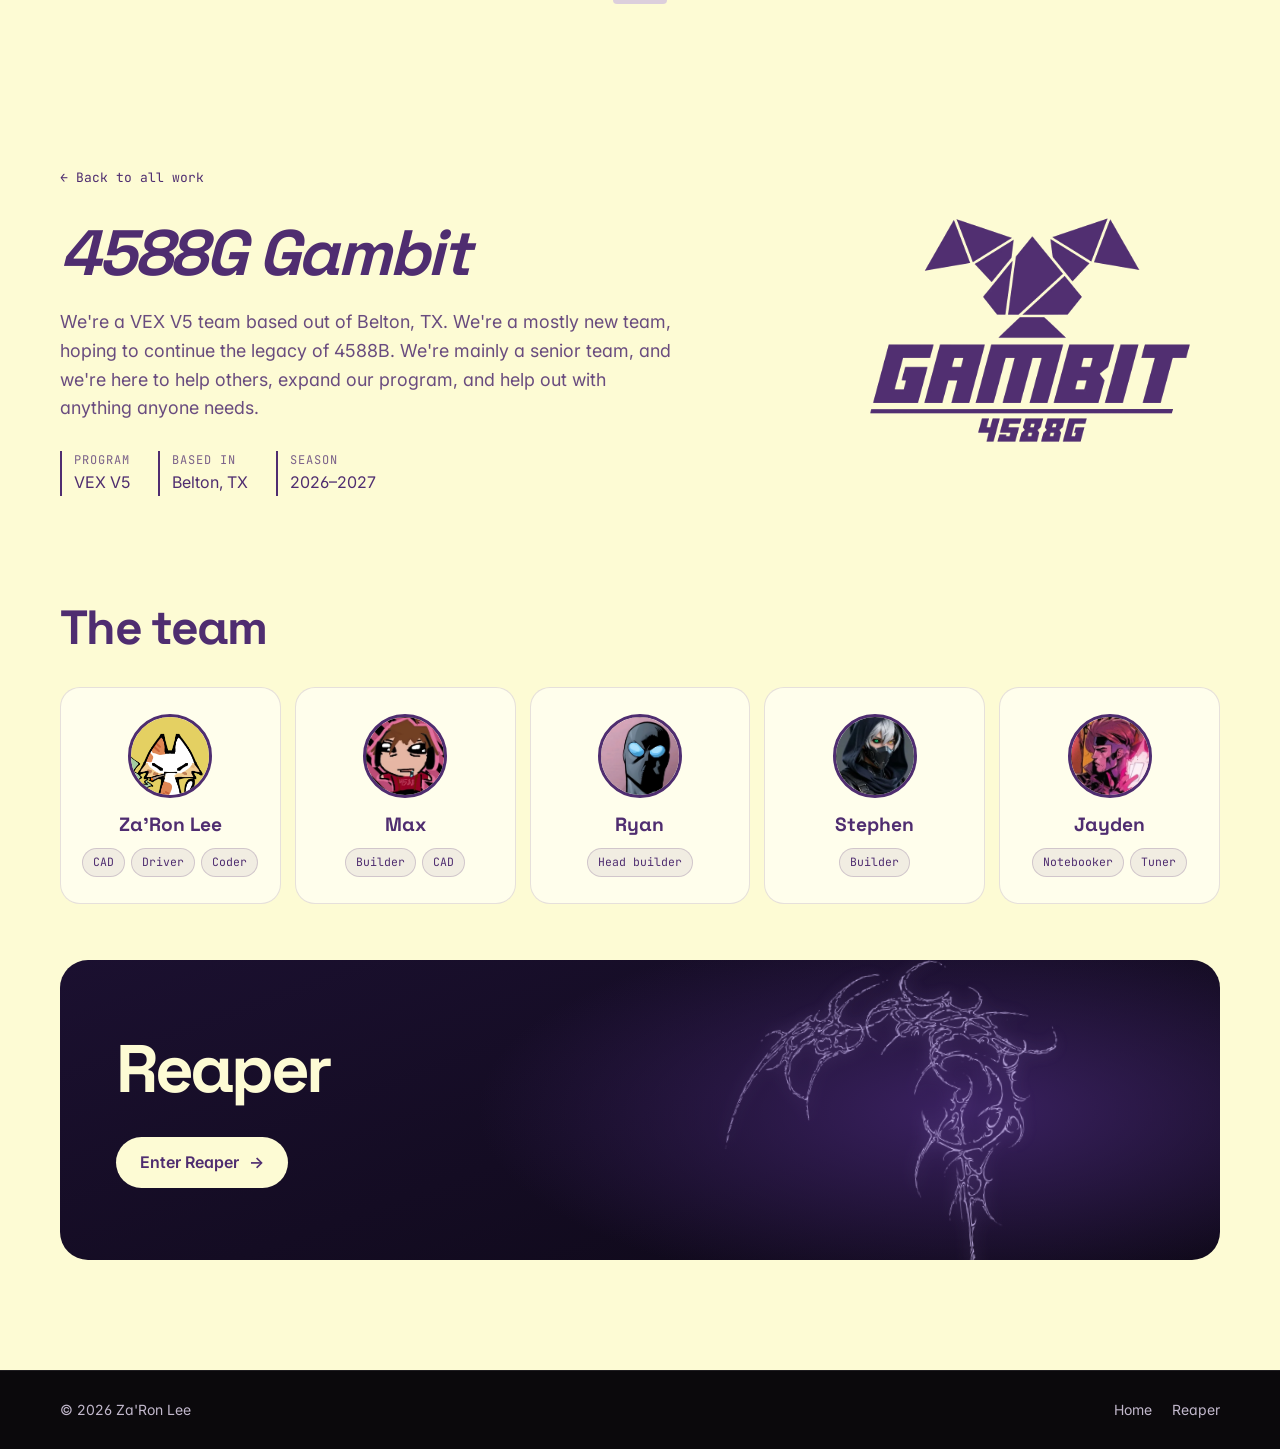
==== projects/4588g/index.html @ 16bd2cd0 "Initial site for zaronworks.com Static site built from the Reaper_1.0_beta project with tools/build." ====
<!doctype html>
<html lang="en">
<head>
  <meta charset="utf-8">
  <meta name="viewport" content="width=device-width, initial-scale=1">
  <title>4588G Gambit · Za'Ron Lee</title>
  <meta name="description" content="4588G Gambit: a VEX V5 team from Belton, TX, carrying on the legacy of 4588B.">
  <meta name="theme-color" content="#fdfbd4">
  <link rel="icon" href="../../assets/img/favicon.svg" type="image/svg+xml">
  <link rel="preconnect" href="https://fonts.googleapis.com">
  <link rel="preconnect" href="https://fonts.gstatic.com" crossorigin>
  <link href="https://fonts.googleapis.com/css2?family=Inter:wght@400;500;600&family=JetBrains+Mono:wght@400;500&family=Space+Grotesk:ital,wght@0,500;0,700;1,700&display=swap" rel="stylesheet">
  <link rel="stylesheet" href="../../assets/css/base.css">
  <link rel="stylesheet" href="../../assets/css/portfolio.css">
</head>
<body class="page-gambit">
  <a class="skip-link" href="#main">Skip to content</a>

  <header class="site-header" data-header>
    <div class="container nav">
      <a class="brand" href="../../" aria-label="Home">
        <span class="brand-mark">ZL</span>
        <span class="brand-name">Za'Ron Lee</span>
      </a>
      <nav class="nav-links" id="nav-menu" aria-label="Primary">
        <a href="../../#work">Work</a>
        <a href="../../#about">About</a>
        <a href="../../#contact">Contact</a>
        <a class="nav-reaper" href="https://reaperlib.com/"><span class="dot" aria-hidden="true"></span>Reaper</a>
      </nav>
      <button class="nav-toggle" type="button" data-nav-toggle aria-controls="nav-menu" aria-expanded="false" aria-label="Menu">
        <span></span><span></span>
      </button>
    </div>
  </header>

  <main id="main">
    <!-- ============ INTRO ============ -->
    <section class="page-hero">
      <div class="container page-hero-grid">
        <div>
          <a class="back-link" href="../../#work">← Back to all work</a>
          <h1>4588G Gambit</h1>
          <p class="gambit-intro">
            We're a VEX V5 team based out of Belton, TX. We're a mostly new team, hoping to continue
            the legacy of 4588B. We're mainly a senior team, and we're here to help others, expand our
            program, and help out with anything anyone needs.
          </p>
          <div class="page-meta">
            <div><span>Program</span>VEX V5</div>
            <div><span>Based in</span>Belton, TX</div>
            <div><span>Season</span>2026–2027</div>
          </div>
        </div>
        <div class="page-hero-art"><img src="../../assets/img/gambit-4588g.webp" alt="4588G Gambit logo"></div>
      </div>
    </section>

    <!-- ============ TEAM ============ -->
    <section class="section gambit-team">
      <div class="container">
        <h2 class="reveal">The team</h2>
        <div class="member-grid">
          <article class="member-card reveal">
            <img class="member-avatar" src="../../assets/img/zaron-avatar.png" alt="">
            <h3>Za'Ron Lee</h3>
            <ul class="member-roles"><li>CAD</li><li>Driver</li><li>Coder</li></ul>
          </article>
          <article class="member-card reveal">
            <img class="member-avatar" src="../../assets/img/team/max.png" alt="">
            <h3>Max</h3>
            <ul class="member-roles"><li>Builder</li><li>CAD</li></ul>
          </article>
          <article class="member-card reveal">
            <img class="member-avatar" src="../../assets/img/team/ryan.png" alt="">
            <h3>Ryan</h3>
            <ul class="member-roles"><li>Head builder</li></ul>
          </article>
          <article class="member-card reveal">
            <img class="member-avatar" src="../../assets/img/team/stephen.png" alt="">
            <h3>Stephen</h3>
            <ul class="member-roles"><li>Builder</li></ul>
          </article>
          <article class="member-card reveal">
            <img class="member-avatar" src="../../assets/img/team/jayden.webp" alt="">
            <h3>Jayden</h3>
            <ul class="member-roles"><li>Notebooker</li><li>Tuner</li></ul>
          </article>
        </div>

        <!-- Into Reaper -->
        <a class="reaper-door reveal" href="https://reaperlib.com/">
          <img class="reaper-door-scythe" src="../../assets/img/reaper-scythe.webp" alt="" aria-hidden="true">
          <div class="reaper-door-copy">
            <h3>Reaper</h3>
            <span class="panel-cta">Enter Reaper <i aria-hidden="true">→</i></span>
          </div>
        </a>
      </div>
    </section>
  </main>

  <footer class="site-footer">
    <div class="container footer-inner">
      <p>© <span data-year></span> Za'Ron Lee</p>
      <p class="footer-links"><a href="../../">Home</a><a href="https://reaperlib.com/">Reaper</a></p>
    </div>
  </footer>

  <!-- Turns the scythe's black-on-white lines into see-through lavender lines -->
  <svg width="0" height="0" style="position:absolute" aria-hidden="true" focusable="false">
    <filter id="ink-lavender" color-interpolation-filters="sRGB">
      <feColorMatrix type="matrix" values="0 0 0 0 0.86  0 0 0 0 0.79  0 0 0 0 1  -0.2126 -0.7152 -0.0722 1 0"/>
    </filter>
    <filter id="gambit-ink" color-interpolation-filters="sRGB"><feColorMatrix type="matrix" values="0 0 0 0 0.31  0 0 0 0 0.176  0 0 0 0 0.439  -0.2976 -1.0013 -0.1011 1.3 0"/></filter>
  </svg>

  <script src="../../assets/js/common.js"></script>
</body>
</html>
---- assets/css/base.css ----
/* =========================================================
   base.css — shared reset + utilities for every section.
   Each section (portfolio / reaper) defines its own color
   tokens; this file only uses the token NAMES.
   ========================================================= */

*,
*::before,
*::after { box-sizing: border-box; }

html { scroll-behavior: smooth; -webkit-text-size-adjust: 100%; }
@media (prefers-reduced-motion: reduce) {
  html { scroll-behavior: auto; }
  *, *::before, *::after { animation: none !important; transition: none !important; }
}

body {
  margin: 0;
  background: var(--bg);
  color: var(--text);
  font-family: var(--font-body);
  font-size: 16px;
  line-height: 1.6;
  -webkit-font-smoothing: antialiased;
  overflow-x: hidden;
}

img, svg, video { display: block; max-width: 100%; }
a { color: inherit; text-decoration: none; }
button { font: inherit; color: inherit; cursor: pointer; }
h1, h2, h3, h4 { margin: 0; line-height: 1.15; font-family: var(--font-display); }
p { margin: 0; }
ul { margin: 0; padding: 0; list-style: none; }
code, pre, kbd { font-family: var(--font-mono); }

::selection { background: var(--accent); color: var(--bg); }

:focus-visible { outline: 2px solid var(--accent); outline-offset: 3px; border-radius: 4px; }

.container { width: min(1160px, 100% - 32px); margin-inline: auto; }

.skip-link {
  position: absolute; left: 16px; top: -60px; z-index: 999;
  background: var(--accent); color: var(--bg);
  padding: 8px 14px; border-radius: 8px; font-weight: 600;
}
.skip-link:focus { top: 12px; }

.visually-hidden {
  position: absolute !important; width: 1px; height: 1px;
  overflow: hidden; clip: rect(0 0 0 0); white-space: nowrap;
}

/* Scroll-reveal (toggled by JS; content is visible without JS) */
.js .reveal { opacity: 0; transform: translateY(18px); transition: opacity .7s ease, transform .7s ease; }
.js .reveal.is-visible { opacity: 1; transform: none; }
---- assets/css/portfolio.css ----
/* =========================================================
   portfolio.css: main site theme, black · purple · brown
   ========================================================= */
:root {
  --bg: #0b090c;          /* near-black, a touch of purple */
  --bg-2: #120f14;
  --surface: #18131b;
  --surface-2: #211a25;
  --line: rgba(244, 238, 250, 0.09);
  --line-strong: rgba(244, 238, 250, 0.18);
  --text: #f7f2fa;        /* crisp off-white */
  --muted: #c2b8cc;       /* lavender gray, high contrast */
  --accent: #b39ae6;      /* Reaper / Gambit lavender */
  --accent-2: #8f6bd6;
  --brown: #9a6a48;       /* warm brown */
  --brown-deep: #4a2f1f;

  /* Team colors, used for the Reaper / Gambit panels and nav pill */
  --gambit-purple: #4f2d70;
  --gambit-cream: #fdfbd4;
  --reaper: #8f6bd6;

  --radius: 16px;
  --font-display: 'Space Grotesk', 'Inter', system-ui, sans-serif;
  --font-body: 'Inter', system-ui, -apple-system, Segoe UI, sans-serif;
  --font-mono: 'JetBrains Mono', ui-monospace, Consolas, monospace;
  --font-tech: 'Space Grotesk', var(--font-body);
}

/* ---------- Header / nav ---------- */
.site-header {
  position: fixed; inset: 0 0 auto 0; z-index: 50;
  transition: background .3s ease, border-color .3s ease;
  border-bottom: 1px solid transparent;
}
.site-header.is-scrolled {
  background: rgba(14, 11, 9, 0.82);
  backdrop-filter: blur(12px); -webkit-backdrop-filter: blur(12px);
  border-bottom-color: var(--line);
}
.nav { display: flex; align-items: center; justify-content: space-between; height: 68px; }
.brand { display: flex; align-items: center; gap: 10px; font-weight: 600; }
.brand-mark {
  display: grid; place-items: center; width: 36px; height: 36px; border-radius: 10px;
  background: linear-gradient(135deg, var(--accent), var(--brown));
  color: var(--bg); font-family: var(--font-display); font-weight: 700; font-size: 15px;
}
.nav-links { display: flex; align-items: center; gap: 28px; font-size: 15px; color: var(--muted); }
.nav-links a { transition: color .2s; }
.nav-links a:hover { color: var(--text); }
.nav-reaper {
  display: inline-flex; align-items: center; gap: 8px; padding: 7px 14px; border-radius: 999px;
  border: 1px solid rgba(143, 107, 214, .5); color: var(--gambit-cream) !important; background: rgba(79, 45, 112, .35);
}
.nav-reaper:hover { background: rgba(79, 45, 112, .6); }
.nav-reaper .dot { width: 7px; height: 7px; border-radius: 50%; background: var(--reaper); box-shadow: 0 0 10px var(--reaper); }

.nav-toggle { display: none; background: none; border: 0; width: 40px; height: 40px; padding: 10px; }
.nav-toggle span { display: block; height: 2px; background: var(--text); margin: 6px 0; transition: transform .25s; }
.nav-toggle[aria-expanded="true"] span:first-child { transform: translateY(4px) rotate(45deg); }
.nav-toggle[aria-expanded="true"] span:last-child { transform: translateY(-4px) rotate(-45deg); }

@media (max-width: 820px) {
  .nav-toggle { display: block; }
  .nav-links {
    position: fixed; inset: 68px 0 auto 0; flex-direction: column; align-items: flex-start;
    gap: 4px; padding: 16px; background: var(--bg-2); border-bottom: 1px solid var(--line);
    transform: translateY(-8px); opacity: 0; pointer-events: none; transition: opacity .2s, transform .2s;
  }
  .nav-links.is-open { opacity: 1; transform: none; pointer-events: auto; }
  .nav-links a { padding: 10px 4px; width: 100%; font-size: 17px; }
  .nav-links .nav-reaper { width: auto; margin-top: 8px; padding: 8px 16px; }
}

/* ---------- Buttons ---------- */
.btn {
  display: inline-flex; align-items: center; justify-content: center; gap: 8px;
  padding: 12px 22px; border-radius: 999px; font-weight: 600; font-size: 15px;
  border: 1px solid transparent; transition: transform .2s, background .2s, border-color .2s, color .2s;
}
.btn:hover { transform: translateY(-2px); }
.btn-primary { background: var(--accent); color: var(--bg); }
.btn-primary:hover { background: var(--text); }
.btn-ghost { border-color: var(--line-strong); color: var(--text); }
.btn-ghost:hover { border-color: var(--accent); color: var(--accent); }

/* ---------- Shared section bits ---------- */
.section { padding: 110px 0; }
.section-alt { background: var(--bg-2); border-block: 1px solid var(--line); }
.kicker { font-family: var(--font-mono); font-size: 13px; color: var(--accent); letter-spacing: .08em; margin-bottom: 12px; }
.section h2 { font-size: clamp(2rem, 4vw, 3rem); font-weight: 500; letter-spacing: -0.015em; }
.section-sub { margin-top: 14px; color: var(--muted); font-size: 1.05rem; }
.mini-head { font-family: var(--font-mono); font-size: 13px; font-weight: 500; letter-spacing: .1em; text-transform: uppercase; color: var(--muted); margin-bottom: 16px; }

/* Header slides away over the collage */
.site-header { transition: transform .45s cubic-bezier(.2,.7,.2,1), opacity .35s ease, background .3s ease, border-color .3s ease; }
.site-header.is-hidden { transform: translateY(-100%); opacity: 0; pointer-events: none; }

/* =========================================================
   1. COLLAGE: featured portrait in the center, the rest around it
   ========================================================= */
.collage-section {
  --pad: 10px; --gap: 10px;
  --row: calc((100vh - 2 * var(--pad) - 3 * var(--gap)) / 4);
  position: relative; padding: var(--pad); min-height: 100vh;
}
@supports (height: 100svh) {
  .collage-section { --row: calc((100svh - 2 * var(--pad) - 3 * var(--gap)) / 4); min-height: 100svh; }
}
.collage {
  display: grid; gap: var(--gap);
  grid-template-columns: repeat(4, 1fr);
  grid-auto-rows: var(--row);
  grid-auto-flow: dense;
}
.tile {
  position: relative; overflow: hidden; padding: 0; border: 0; border-radius: 12px;
  background: var(--surface); cursor: zoom-in;
  opacity: 0; transform: scale(.97);
  transition: opacity .9s ease var(--d, 0ms), transform .9s cubic-bezier(.2,.7,.2,1) var(--d, 0ms);
}
.tile.is-loaded { opacity: 1; transform: none; }
.tile img { width: 100%; height: 100%; object-fit: cover; transition: transform .8s cubic-bezier(.2,.7,.2,1), filter .4s; }
.tile:hover img { transform: scale(1.04); }
.tile::after {
  content: ''; position: absolute; inset: 0; border-radius: inherit; pointer-events: none;
  box-shadow: inset 0 0 0 1px var(--line); transition: box-shadow .3s;
}
.tile:hover::after, .tile:focus-visible::after { box-shadow: inset 0 0 0 2px var(--accent); }
.tile-invert img, img.tile-invert { filter: invert(1) sepia(.25); }

.tile-wide     { grid-column: span 2; }
.tile-tall     { grid-row: span 2; }
.tile-featured { grid-column: 2 / span 2; grid-row: 2 / span 2; z-index: 1; }
.tile-featured::after { box-shadow: inset 0 0 0 1px rgba(179,154,230,.4); }
/* the rest dim slightly so the center portrait leads */
.collage:not(:hover) .tile:not(.tile-featured) img { filter: brightness(.82) saturate(.9); }
.collage:not(:hover) .tile.tile-invert:not(.tile-featured) img { filter: invert(1) sepia(.25) brightness(.85); }

/* Name over everything: one line above the center photo, one below */
.name-overlay { position: absolute; inset: var(--pad); pointer-events: none; z-index: 3; }
.name-line {
  position: absolute; left: 0; right: 0; text-align: center; transform: translateY(-50%);
  font-family: var(--font-tech); font-weight: 700; text-transform: uppercase; line-height: 1;
  font-size: min(calc(var(--row) * 1.08), 25vw); letter-spacing: -0.03em;
  color: rgba(253, 248, 225, 0.12);
  -webkit-text-stroke: 1.5px rgba(253, 248, 225, 0.92);
  text-shadow: 0 6px 40px rgba(0, 0, 0, .45);
  animation: name-in 1.4s cubic-bezier(.2,.7,.2,1) .5s both;
}
.name-top    { top: calc(var(--row) / 2); }
.name-bottom { top: calc(var(--row) * 3.5 + var(--gap) * 3); }
@keyframes name-in { from { opacity: 0; letter-spacing: .08em; } }

@media (max-width: 760px) {
  .collage-section { --pad: 8px; --gap: 8px; }
  .collage { grid-template-columns: repeat(2, 1fr); }
  .tile-featured { grid-column: 1 / -1; grid-row: 2 / span 2; }
  .name-line { -webkit-text-stroke-width: 1.2px; }
}

/* Lightbox */
.lightbox {
  position: fixed; inset: 0; z-index: 100; display: grid; place-items: center; padding: 56px 16px;
  background: rgba(8, 6, 5, .94);
}
.lightbox[hidden] { display: none; }
.lightbox img { max-width: min(1400px, 100%); max-height: 100%; object-fit: contain; border-radius: 8px; }
.lb-close, .lb-nav {
  position: absolute; display: grid; place-items: center; width: 46px; height: 46px; border-radius: 50%;
  background: rgba(243,230,211,.08); border: 1px solid var(--line-strong); color: var(--text); font-size: 26px; line-height: 1;
}
.lb-close:hover, .lb-nav:hover { background: var(--accent); color: var(--bg); }
.lb-close { top: 14px; right: 14px; }
.lb-prev { left: 14px; top: 50%; transform: translateY(-50%); }
.lb-next { right: 14px; top: 50%; transform: translateY(-50%); }

/* =========================================================
   2. PROJECTS: overview of all; click one to slide it over the rest
   ========================================================= */
.work { padding: 96px 0 72px; }
.showcase {
  display: flex; gap: 14px; height: calc(100vh - 150px); min-height: 520px; max-height: 820px;
  transition: gap .6s ease;
}
.showcase.has-open { gap: 0; }

.sc-panel {
  --ease: cubic-bezier(.65,0,.25,1);
  position: relative; flex: 1 1 0; min-width: 0; min-height: 0; overflow: hidden; border-radius: 24px;
  transition: flex-grow .75s var(--ease), opacity .5s ease;
}
.showcase:not(.has-open) .sc-panel:hover { flex-grow: 1.18; }
.showcase.has-open .sc-panel { flex-grow: 0.0001; opacity: 0; }
.showcase.has-open .sc-panel.is-open { flex-grow: 1; opacity: 1; }

.sc-hit { position: absolute; inset: 0; z-index: 4; width: 100%; background: none; border: 0; padding: 0; cursor: pointer; border-radius: inherit; }
.sc-panel.is-open .sc-hit { display: none; }
.sc-hit:focus-visible { outline: 3px solid var(--accent); outline-offset: -6px; }

/* Visual: centered in the overview, slides right when opened */
.sc-visual {
  position: absolute; z-index: 1; left: 50%; top: 44%; width: min(62%, 46vh);
  transform: translate(-50%, -50%);
  transition: left .75s var(--ease), top .75s var(--ease), width .75s var(--ease);
}
.sc-visual img { transition: transform .6s ease; }
.sc-panel:hover .sc-visual > img, .sc-panel:hover .crest { transform: scale(1.03); }
.sc-panel.is-open .sc-visual { left: 74%; top: 50%; width: min(40%, 58vh); }

/* Body: title bottom-left in the overview, details appear when opened */
.sc-body {
  position: absolute; z-index: 3; left: clamp(22px, 4vw, 48px); right: clamp(22px, 4vw, 48px); bottom: clamp(22px, 4vw, 44px);
  transition: bottom .75s var(--ease), transform .75s var(--ease), right .75s var(--ease);
}
.sc-panel.is-open .sc-body { bottom: 50%; transform: translateY(50%); right: 50%; }
.sc-body h3 { font-size: clamp(2.2rem, 5vw, 4.6rem); font-weight: 500; letter-spacing: -0.03em; line-height: .95; transition: font-size .75s var(--ease); }
.sc-panel.is-open .sc-body h3 { font-size: clamp(2.8rem, 7vw, 6rem); }
.sc-details { max-height: 0; overflow: hidden; opacity: 0; transition: max-height .6s var(--ease), opacity .4s ease; }
.sc-panel.is-open .sc-details { max-height: 420px; opacity: 1; transition: max-height .8s var(--ease) .25s, opacity .6s ease .35s; }
.sc-details p { margin-top: 18px; max-width: 42ch; font-size: 1.1rem; opacity: .85; }

.sc-hint {
  position: absolute; z-index: 3; top: 22px; right: 22px; display: inline-flex; align-items: center; gap: 8px;
  padding: 7px 14px; border-radius: 999px; font-size: 13px; font-weight: 600;
  border: 1px solid currentColor; opacity: .7; transition: opacity .3s, transform .3s;
}
.sc-hint i { font-style: normal; font-size: 16px; line-height: 1; }
.sc-panel:hover .sc-hint { opacity: 1; transform: translateY(-2px); }
.sc-panel.is-open .sc-hint { opacity: 0; }
.sc-close {
  position: absolute; z-index: 5; top: 22px; left: 22px; padding: 8px 16px; border-radius: 999px;
  font-size: 14px; font-weight: 600; border: 1px solid currentColor; background: transparent;
  opacity: 0; pointer-events: none; transition: opacity .4s ease, background .2s;
}
.sc-panel.is-open .sc-close { opacity: .85; pointer-events: auto; transition-delay: .4s; }
.sc-close:hover { opacity: 1; background: rgba(255,255,255,.08); }

.panel-tags { display: flex; flex-wrap: wrap; gap: 8px; margin-top: 20px; }
.panel-tags li { font-family: var(--font-mono); font-size: 12px; padding: 5px 11px; border-radius: 999px; border: 1px solid currentColor; opacity: .7; }
.panel-cta {
  display: inline-flex; align-items: center; gap: 10px; margin-top: 28px; padding: 13px 24px; border-radius: 999px;
  font-weight: 600; background: var(--panel-btn, var(--accent)); color: var(--panel-btn-text, var(--bg));
  transition: gap .25s, transform .25s;
}
.panel-cta:hover { gap: 16px; transform: translateY(-2px); }
.panel-cta i { font-style: normal; }

/* ---- Reaper: the crest becomes the head of the scythe ---- */
.theme-reaper {
  background:
    radial-gradient(ellipse 70% 80% at 50% 46%, #3a2160, transparent 72%),
    linear-gradient(160deg, #1b1030, #0d0816);
  color: var(--gambit-cream); --panel-btn: var(--gambit-cream); --panel-btn-text: var(--gambit-purple);
}
.theme-reaper h3 { font-family: var(--font-tech); font-weight: 700; letter-spacing: -0.05em; }
.crest-wrap { position: relative; aspect-ratio: 1; }
/* soft gray-purple halo matching the crest's own background, so its edge melts away */
.crest-wrap::before {
  content: ''; position: absolute; inset: -22%; z-index: 0; border-radius: 50%;
  background: radial-gradient(circle, rgba(52,46,60,.95) 0%, rgba(58,40,90,.55) 38%, transparent 66%);
}
.crest {
  position: relative; z-index: 2; width: 100%;
  -webkit-mask-image: radial-gradient(circle, #000 44%, rgba(0,0,0,.6) 54%, transparent 66%);
  mask-image: radial-gradient(circle, #000 44%, rgba(0,0,0,.6) 54%, transparent 66%);
}
/* scythe lines (via the #ink-lavender filter, so no box) arc out from behind the crest */
.crest-scythe {
  position: absolute; z-index: 1; max-width: none;
  width: 290%; left: -101%; top: -45%;
  filter: url(#ink-lavender) drop-shadow(0 0 6px rgba(179,154,230,.55));
  opacity: .6;
}

/* ---- 4588G Gambit (cream + purple) ---- */
.theme-gambit { background: var(--gambit-cream); color: var(--gambit-purple); --panel-btn: var(--gambit-purple); --panel-btn-text: var(--gambit-cream); }
.theme-gambit h3 { font-family: var(--font-tech); font-weight: 700; letter-spacing: -0.04em; font-style: italic; }
.gambit-logo { width: 100%; filter: url(#gambit-ink); }

/* Phones: panels stack; the opened one grows to fill */
@media (max-width: 760px) {
  .work { padding: 84px 0 56px; }
  .showcase { flex-direction: column; height: calc(100svh - 120px); min-height: 560px; }
  .sc-visual { top: 42%; width: min(56%, 24vh); }
  .sc-panel.is-open .sc-visual { left: 50%; top: 27%; width: min(62%, 30vh); }
  .sc-panel.is-open .sc-body { bottom: 24px; transform: none; right: 22px; }
  .sc-body h3 { font-size: 2.2rem; }
  .sc-panel.is-open .sc-body h3 { font-size: 2.6rem; }
  .sc-details p { font-size: 1rem; margin-top: 12px; }
  .panel-tags { margin-top: 14px; }
  .panel-cta { margin-top: 18px; }
}

/* =========================================================
   3. ABOUT + LICENSES
   ========================================================= */
.about { display: grid; grid-template-columns: 1fr 1.1fr; gap: 64px; align-items: start; }
.about-copy h2 { font-size: clamp(2.4rem, 5vw, 3.6rem); }
.about-copy p { margin-top: 18px; color: var(--muted); font-size: 1.1rem; }
.about-copy strong { color: var(--text); font-weight: 600; }
.inline-link { color: var(--accent); text-decoration: underline; text-underline-offset: 3px; }
.skills { display: grid; grid-template-columns: 1fr 1fr; gap: 14px; }
.skill-card { padding: 20px; border-radius: var(--radius); background: var(--surface); border: 1px solid var(--line); transition: border-color .25s; }
.skill-card:hover { border-color: var(--brown); }
.skill-card h3 { font-family: var(--font-display); font-size: 1.2rem; font-weight: 500; margin: 0 0 12px; color: var(--accent); }
.tag-list { display: flex; flex-wrap: wrap; gap: 6px; }
.tag-list li { font-size: 13px; padding: 4px 10px; border-radius: 999px; background: var(--bg-2); border: 1px solid var(--line); color: var(--muted); }
@media (max-width: 860px) { .about { grid-template-columns: 1fr; gap: 44px; } }
@media (max-width: 460px) { .skills { grid-template-columns: 1fr; } }

.license-grid { margin-top: 56px; display: grid; grid-template-columns: repeat(auto-fill, minmax(230px, 1fr)); gap: 14px; }
.license {
  display: flex; gap: 14px; align-items: center; padding: 18px; border-radius: var(--radius);
  background: linear-gradient(160deg, var(--surface-2), var(--surface)); border: 1px solid var(--line);
}
.license-icon { flex: none; width: 44px; height: 44px; border-radius: 12px; display: grid; place-items: center; background: rgba(242,184,150,.12); color: var(--accent); border: 1px solid rgba(242,184,150,.25); }
.license-icon svg { width: 22px; height: 22px; }
.license h4 { font-family: var(--font-display); font-size: 1.08rem; font-weight: 500; margin: 0; }
.license-issuer { margin-top: 3px; color: var(--muted); font-size: 13px; }
.license-meta { margin-top: 4px; font-family: var(--font-mono); font-size: 12px; color: var(--accent); }

/* =========================================================
   4. CONTACT + FOOTER
   ========================================================= */
.contact { text-align: center; }
.contact-inner {
  padding: 64px 24px; border-radius: 28px; border: 1px solid var(--line);
  background: radial-gradient(ellipse at top, rgba(138,90,59,.35), transparent 60%), var(--surface);
}
.contact h2 { font-size: clamp(2.4rem, 6vw, 4rem); }
.contact-links { margin-top: 30px; display: flex; flex-wrap: wrap; justify-content: center; gap: 12px; }
.contact-item {
  display: inline-flex; align-items: center; gap: 10px; padding: 14px 22px; border-radius: 999px;
  border: 1px solid var(--line-strong); font-size: 1.05rem; font-weight: 500; transition: all .2s;
}
.contact-item svg { width: 20px; height: 20px; color: var(--accent); }
.contact-item:hover { border-color: var(--accent); background: var(--accent); color: var(--bg); transform: translateY(-2px); }
.contact-item:hover svg { color: var(--bg); }

.site-footer { border-top: 1px solid var(--line); padding: 28px 0; color: var(--muted); font-size: 14px; }
.footer-inner { display: flex; flex-wrap: wrap; justify-content: space-between; gap: 12px; }
.footer-links { display: flex; gap: 20px; }
.footer-links a:hover { color: var(--accent); }

/* =========================================================
   Project detail pages (projects/*)
   ========================================================= */
.page-hero { padding: 140px 0 56px; border-bottom: 1px solid var(--line); }
.page-hero-grid { display: grid; grid-template-columns: 1.2fr .8fr; gap: 48px; align-items: center; }
.page-hero-art img { width: 100%; max-width: 380px; margin-left: auto; border-radius: 20px; }
@media (max-width: 760px) { .page-hero-grid { grid-template-columns: 1fr; } .page-hero-art img { margin: 0; max-width: 260px; } }
.back-link { display: inline-flex; gap: 8px; font-family: var(--font-mono); font-size: 13px; color: var(--muted); margin-bottom: 28px; }
.back-link:hover { color: var(--accent); }
.page-hero h1 { font-size: clamp(2.4rem, 6vw, 4rem); font-weight: 500; }
.page-meta { display: flex; flex-wrap: wrap; gap: 28px; margin-top: 28px; }
.page-meta div { border-left: 2px solid var(--brown); padding-left: 12px; }
.page-meta span { display: block; font-family: var(--font-mono); font-size: 12px; color: var(--muted); text-transform: uppercase; letter-spacing: .08em; }
.prose { max-width: 720px; padding: 56px 0 96px; }
.prose h2 { font-size: 1.8rem; font-weight: 500; margin: 48px 0 14px; }
.prose p, .prose li { color: var(--muted); font-size: 1.05rem; }
.prose p + p { margin-top: 14px; }
.prose ul { list-style: disc; padding-left: 22px; margin-top: 12px; }
.prose li + li { margin-top: 6px; }
.prose a { color: var(--accent); text-decoration: underline; text-underline-offset: 3px; }
.media-ph {
  margin-top: 28px; aspect-ratio: 16/9; border-radius: var(--radius); border: 1px dashed var(--line-strong);
  display: grid; place-items: center; color: var(--muted); font-family: var(--font-mono); font-size: 13px; text-align: center; padding: 16px;
  background: repeating-linear-gradient(45deg, var(--surface), var(--surface) 12px, var(--bg-2) 12px, var(--bg-2) 24px);
}

/* Gambit team page: team colors on a portfolio page */
.page-gambit .page-hero { background: var(--gambit-cream); color: var(--gambit-purple); border-bottom: 0; }
.page-gambit .page-hero .kicker, .page-gambit .back-link { color: var(--gambit-purple); }
.page-gambit .page-hero .section-sub, .page-gambit .page-meta span { color: rgba(79,45,112,.75); }
.page-gambit .page-meta div { border-left-color: var(--gambit-purple); }
.page-gambit .page-hero h1 { font-family: var(--font-tech); font-weight: 700; font-style: italic; letter-spacing: -0.04em; }
.page-gambit .page-hero-art img { filter: url(#gambit-ink); border-radius: 0; }
.page-gambit .site-header:not(.is-scrolled) .brand { color: var(--gambit-purple); }
@media (min-width: 821px) { .page-gambit .site-header:not(.is-scrolled) .nav-links a:not(.nav-reaper) { color: var(--gambit-purple); } }
.page-gambit .site-header:not(.is-scrolled) .nav-toggle span { background: var(--gambit-purple); }

/* Cooking page */
.page-cooking .page-hero { background: linear-gradient(160deg, #f6d2b4, #eaa57c); color: #2b1810; border-bottom: 0; }
.page-cooking .page-hero .kicker, .page-cooking .back-link { color: #5c3b27; }
.page-cooking .page-hero .section-sub, .page-cooking .page-meta span { color: rgba(43,24,16,.7); }
.page-cooking .page-meta div { border-left-color: #2b1810; }
.page-cooking .page-hero h1 { font-style: italic; }
.page-cooking .site-header:not(.is-scrolled) .brand { color: #2b1810; }
@media (min-width: 821px) { .page-cooking .site-header:not(.is-scrolled) .nav-links a:not(.nav-reaper) { color: #2b1810; } }
.page-cooking .site-header:not(.is-scrolled) .nav-toggle span { background: #2b1810; }

/* =========================================================
   4588G Gambit page: team + Reaper door
   ========================================================= */
.gambit-intro { margin-top: 18px; max-width: 56ch; font-size: 1.12rem; color: rgba(79,45,112,.85); }
.gambit-team { background: var(--gambit-cream); color: var(--gambit-purple); padding-top: 24px; }
.gambit-team h2 { font-family: var(--font-tech); font-weight: 700; letter-spacing: -0.03em; }
.member-grid { margin-top: 32px; display: grid; grid-template-columns: repeat(5, 1fr); gap: 14px; }
.member-card {
  padding: 26px 18px; border-radius: 20px; text-align: center;
  background: #fffeec; border: 1px solid rgba(79,45,112,.14);
  transition: transform .25s, box-shadow .25s, border-color .25s;
}
.member-card:hover { transform: translateY(-4px); border-color: rgba(79,45,112,.4); box-shadow: 0 20px 40px -24px rgba(79,45,112,.45); }
.member-avatar {
  width: 84px; height: 84px; margin: 0 auto 16px; border-radius: 50%; object-fit: cover;
  border: 3px solid var(--gambit-purple); background: #e3cd5e;
}
.member-initials { display: grid; place-items: center; background: var(--gambit-purple); color: var(--gambit-cream); font-family: var(--font-tech); font-weight: 700; font-size: 26px; }
.member-card h3 { font-family: var(--font-tech); font-weight: 700; font-size: 1.2rem; }
.member-roles { margin-top: 12px; display: flex; flex-wrap: wrap; justify-content: center; gap: 6px; }
.member-roles li { font-family: var(--font-mono); font-size: 11.5px; padding: 4px 10px; border-radius: 999px; background: rgba(79,45,112,.08); border: 1px solid rgba(79,45,112,.2); }
@media (max-width: 1000px) { .member-grid { grid-template-columns: repeat(3, 1fr); } }
@media (max-width: 620px) { .member-grid { grid-template-columns: repeat(2, 1fr); } }

.reaper-door {
  position: relative; display: flex; align-items: center; overflow: hidden; margin-top: 56px;
  min-height: 300px; padding: clamp(28px, 5vw, 56px); border-radius: 28px;
  background: radial-gradient(ellipse 60% 90% at 78% 50%, #3a2160, transparent 70%), linear-gradient(160deg, #1b1030, #0d0816);
  color: var(--gambit-cream); --panel-btn: var(--gambit-cream); --panel-btn-text: var(--gambit-purple);
  transition: transform .3s, box-shadow .3s;
}
.reaper-door:hover { transform: translateY(-4px); box-shadow: 0 30px 60px -30px rgba(58,33,96,.9); }
.reaper-door-scythe {
  position: absolute; right: -4%; top: 50%; width: min(62%, 640px); max-width: none; transform: translateY(-50%) rotate(-6deg);
  filter: url(#ink-lavender) drop-shadow(0 0 8px rgba(179,154,230,.6)); opacity: .8;
  transition: transform .6s cubic-bezier(.2,.7,.2,1), opacity .4s;
}
.reaper-door:hover .reaper-door-scythe { transform: translateY(-50%) rotate(-14deg) scale(1.04); opacity: 1; }
.reaper-door-copy { position: relative; z-index: 1; max-width: 420px; }
.reaper-door h3 { font-family: var(--font-tech); font-weight: 700; font-size: clamp(2.6rem, 6vw, 4.2rem); letter-spacing: -0.05em; }
.reaper-door p { margin-top: 10px; opacity: .8; font-size: 1.05rem; }
@media (max-width: 620px) { .reaper-door { align-items: flex-end; min-height: 380px; } .reaper-door-scythe { width: 120%; right: -30%; top: 32%; } }

/* =========================================================
   FIRST-VISIT INTRO: paper un-crumples, name gets written
   ========================================================= */
html.zl-intro-pending body { overflow: hidden; }
html.zl-intro-pending::after { content: ''; position: fixed; inset: 0; z-index: 9998; background: #0e0b09; }

.zl-intro { position: fixed; inset: 0; z-index: 9999; cursor: pointer; overflow: hidden; }
.zi-bg { position: absolute; inset: 0; background: radial-gradient(ellipse 60% 55% at 50% 50%, #2a1d15, #0e0b09 70%); }
.zi-sheet {
  position: absolute; left: 50%; top: 50%; transform: translate(-50%, -50%);
  filter: drop-shadow(0 24px 40px rgba(0,0,0,.55));
  will-change: clip-path, transform;
}
/* notebook paper: warm cream, faint brown rules, peach margin line */
.zi-paper {
  position: absolute; inset: 0;
  background:
    linear-gradient(90deg, transparent 9%, rgba(232,156,116,.55) 9%, rgba(232,156,116,.55) calc(9% + 1.5px), transparent calc(9% + 1.5px)),
    repeating-linear-gradient(180deg, transparent 0 27px, rgba(138,90,59,.16) 27px 28px),
    radial-gradient(ellipse at 30% 20%, #fbf5ea, #f1e6d2 75%);
}
.zi-creases { position: absolute; inset: 0; width: 100%; height: 100%; }
.zi-shade { position: absolute; inset: 0; background: radial-gradient(circle at 42% 38%, rgba(255,255,255,.35), transparent 18%, rgba(60,38,22,.45) 30%, transparent 46%); }

.zi-writing { position: absolute; left: 50%; top: 50%; width: 78%; transform: translate(-50%, -54%); opacity: 0; }
.zi-name { display: block; width: 100%; height: auto; overflow: visible; }
.zi-name text {
  font-family: 'Caveat', 'Segoe Script', cursive; font-weight: 600; font-size: 120px;
  fill: #241811; fill-opacity: 0; stroke: #241811; stroke-width: 2.2; stroke-linejoin: round; stroke-linecap: round;
  stroke-dasharray: 900; stroke-dashoffset: 900;
}
.zi-swash { fill: none; stroke: #b5533a; stroke-width: 3; stroke-linecap: round; stroke-dasharray: 400; stroke-dashoffset: 400; }
.zi-pen {
  position: absolute; left: 0; top: 58%; width: 9px; height: 9px; margin: -4.5px 0 0 -4.5px; border-radius: 50%; opacity: 0;
  background: #241811; box-shadow: 0 0 0 3px rgba(36,24,17,.15);
}
.zi-skip {
  position: absolute; right: 18px; bottom: 18px; padding: 7px 14px; border-radius: 999px;
  font-family: var(--font-mono); font-size: 12px; letter-spacing: .1em; text-transform: uppercase;
  background: transparent; color: var(--muted); border: 1px solid var(--line-strong);
}
.zi-skip:hover { color: var(--text); border-color: var(--accent); }


/* =========================================================
   REFRESH: purple / black / brown, sharper type
   ========================================================= */
body { text-rendering: optimizeLegibility; font-feature-settings: "ss01", "cv11"; }
h1, h2, h3, h4 { font-family: var(--font-display); }
.section h2, .about-copy h2, .contact h2, .page-hero h1 { font-weight: 700; letter-spacing: -0.035em; }
.about-copy p { color: #d4cbdc; }
.brand-mark { background: linear-gradient(135deg, var(--accent), var(--brown)); color: #0b090c; font-family: var(--font-display); font-weight: 700; letter-spacing: -0.02em; }
.brand-name { font-family: var(--font-display); font-weight: 700; letter-spacing: -0.01em; }
.btn-primary { background: var(--accent); color: #0b090c; }
.btn-primary:hover { background: #fff; }
.skill-card { background: linear-gradient(160deg, var(--surface-2), var(--surface)); }
.skill-card h3 { font-weight: 700; font-size: 1.15rem; letter-spacing: -0.01em; color: var(--text); display: flex; align-items: center; gap: 10px; }
.skill-card h3::before { content: ''; width: 8px; height: 8px; border-radius: 2px; background: var(--accent); box-shadow: 0 0 12px rgba(179,154,230,.6); }
.skill-card:nth-child(even) h3::before { background: var(--brown); box-shadow: 0 0 12px rgba(154,106,72,.6); }
.skill-card:hover { border-color: rgba(179,154,230,.4); }
.tag-list li { color: #d4cbdc; background: rgba(179,154,230,.06); border-color: rgba(179,154,230,.14); }
.inline-link { color: var(--accent); }
.contact-inner { background: radial-gradient(ellipse at top, rgba(143,107,214,.28), transparent 55%), radial-gradient(ellipse at bottom right, rgba(154,106,72,.22), transparent 55%), var(--surface); }
.contact-item svg { color: var(--accent); }
.contact-item:hover { background: var(--accent); border-color: var(--accent); color: #0b090c; }
.site-header.is-scrolled { background: rgba(11, 9, 12, 0.85); }
.site-footer { color: var(--muted); }

/* ---------- Header: desktop shows it only while hovering the top edge ---------- */
@media (hover: hover) and (pointer: fine) {
  .site-header { transform: translateY(-100%); opacity: 0; }
  .site-header.is-peek, .site-header:hover, .site-header:focus-within { transform: none; opacity: 1; pointer-events: auto; }
  .site-header.is-peek { background: rgba(11, 9, 12, 0.88); backdrop-filter: blur(12px); -webkit-backdrop-filter: blur(12px); border-bottom-color: var(--line); }
  .header-hint {
    position: fixed; top: 0; left: 50%; z-index: 49; width: 54px; height: 4px; margin-left: -27px;
    border-radius: 0 0 6px 6px; background: rgba(179,154,230,.45); transition: opacity .3s;
  }
  .header-hint.is-hidden { opacity: 0; }
}
@media not ((hover: hover) and (pointer: fine)) { .header-hint { display: none; } }

/* ---------- Licenses: credential cards ---------- */
.license-grid { grid-template-columns: repeat(auto-fill, minmax(240px, 1fr)); gap: 16px; }
.license {
  position: relative; display: flex; flex-direction: column; align-items: stretch; gap: 0; padding: 0; overflow: hidden;
  background: linear-gradient(170deg, var(--surface-2), var(--surface)); border: 1px solid var(--line); border-radius: 18px;
  transition: transform .25s, border-color .25s, box-shadow .25s;
}
.license:hover { transform: translateY(-3px); border-color: rgba(179,154,230,.45); box-shadow: 0 20px 40px -24px rgba(0,0,0,.8); }
.license-top {
  display: flex; align-items: center; justify-content: space-between; padding: 18px 18px 16px;
  background: radial-gradient(circle at 18% 30%, rgba(143,107,214,.32), transparent 60%), linear-gradient(135deg, #241a30, #1a1320);
  border-bottom: 1px solid var(--line);
}
.license.tone-brown .license-top { background: radial-gradient(circle at 18% 30%, rgba(154,106,72,.4), transparent 60%), linear-gradient(135deg, #2a1d15, #1a1310); }
.license-icon {
  flex: none; width: 56px; height: 56px; border-radius: 14px; display: grid; place-items: center;
  background: rgba(179,154,230,.14); border: 1px solid rgba(179,154,230,.35); color: #e6dcfa;
}
.license.tone-brown .license-icon { background: rgba(154,106,72,.2); border-color: rgba(201,150,112,.45); color: #f1dcc8; }
.license-icon svg { width: 30px; height: 30px; }
.license-code { font-family: var(--font-mono); font-size: 12px; font-weight: 500; letter-spacing: .12em; padding: 5px 10px; border-radius: 999px; border: 1px solid var(--line-strong); color: var(--text); background: rgba(0,0,0,.25); }
.license-body { padding: 16px 18px 18px; }
.license h4 { font-family: var(--font-display); font-size: 1.12rem; font-weight: 700; letter-spacing: -0.01em; margin: 0; color: var(--text); }
.license-issuer { margin-top: 4px; color: var(--muted); font-size: 13.5px; }
.license-detail { margin-top: 10px; color: #d4cbdc; font-size: 14px; line-height: 1.5; }
.license-meta { display: inline-block; margin-top: 12px; font-family: var(--font-mono); font-size: 11.5px; color: var(--accent); padding: 3px 9px; border-radius: 999px; border: 1px solid rgba(179,154,230,.35); }
@media (hover: hover) and (pointer: fine) {
  .page-gambit .site-header.is-peek:not(.is-scrolled) { background: rgba(253, 251, 212, 0.94); border-bottom-color: rgba(79,45,112,.15); }
  .page-cooking .site-header.is-peek:not(.is-scrolled) { background: rgba(246, 210, 180, 0.94); }
}
.license-grid { grid-template-columns: repeat(4, 1fr); }
@media (max-width: 1100px) { .license-grid { grid-template-columns: repeat(2, 1fr); } }
@media (max-width: 560px)  { .license-grid { grid-template-columns: 1fr; } }
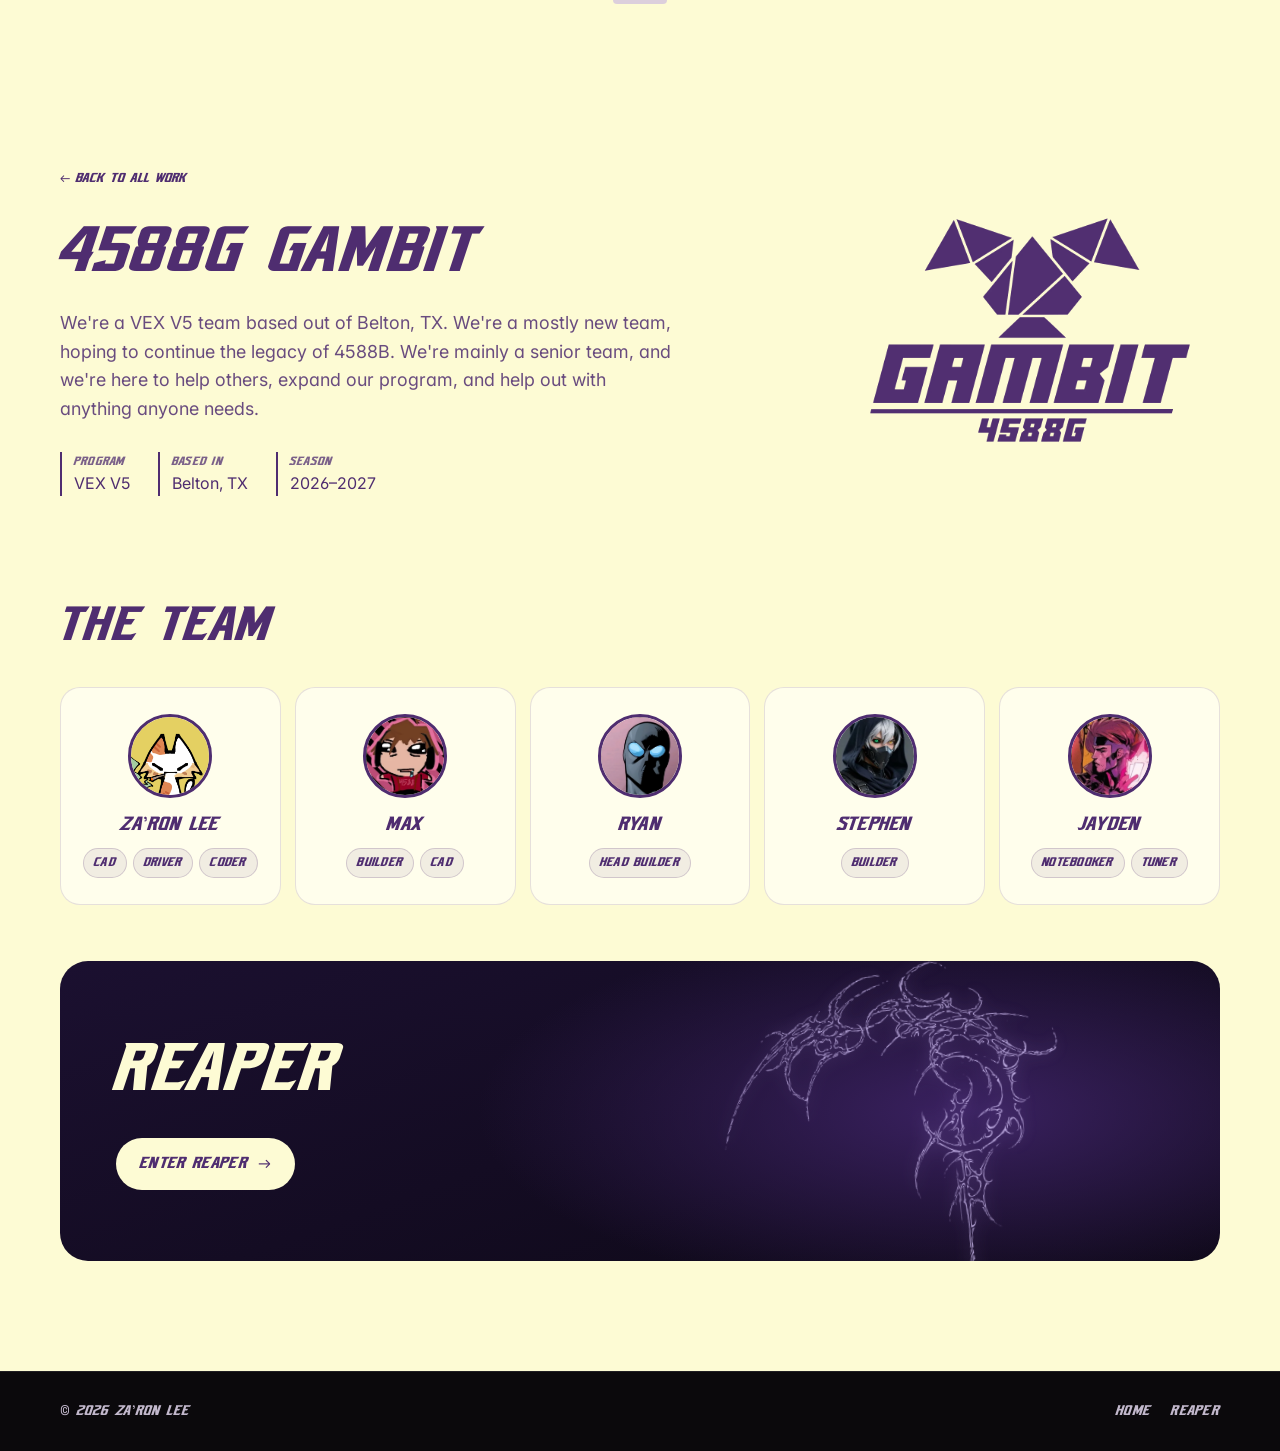
==== commit bba8dad9: "Use the .online domains Co-Authored-By: Claude Opus 5.5 <noreply@anthropic.com>" ====
--- a/projects/4588g/index.html
+++ b/projects/4588g/index.html
@@ -26,7 +26,7 @@
         <a href="../../#work">Work</a>
         <a href="../../#about">About</a>
         <a href="../../#contact">Contact</a>
-        <a class="nav-reaper" href="https://reaperlib.com/"><span class="dot" aria-hidden="true"></span>Reaper</a>
+        <a class="nav-reaper" href="https://reaperlib.online/"><span class="dot" aria-hidden="true"></span>Reaper</a>
       </nav>
       <button class="nav-toggle" type="button" data-nav-toggle aria-controls="nav-menu" aria-expanded="false" aria-label="Menu">
         <span></span><span></span>
@@ -89,7 +89,7 @@
         </div>
 
         <!-- Into Reaper -->
-        <a class="reaper-door reveal" href="https://reaperlib.com/">
+        <a class="reaper-door reveal" href="https://reaperlib.online/">
           <img class="reaper-door-scythe" src="../../assets/img/reaper-scythe.webp" alt="" aria-hidden="true">
           <div class="reaper-door-copy">
             <h3>Reaper</h3>
@@ -103,7 +103,7 @@
   <footer class="site-footer">
     <div class="container footer-inner">
       <p>© <span data-year></span> Za'Ron Lee</p>
-      <p class="footer-links"><a href="../../">Home</a><a href="https://reaperlib.com/">Reaper</a></p>
+      <p class="footer-links"><a href="../../">Home</a><a href="https://reaperlib.online/">Reaper</a></p>
     </div>
   </footer>
 
--- a/assets/css/base.css
+++ b/assets/css/base.css
@@ -3,6 +3,18 @@
    Each section (portfolio / reaper) defines its own color
    tokens; this file only uses the token NAMES.
    ========================================================= */
+
+/* AZN Unified (AthayaDZN): display font for titles, nav, buttons and labels.
+   It's already oblique and single-weight; registering it for normal + italic and
+   every weight stops the browser from faking a second slant or a bold. */
+@font-face {
+  font-family: 'AZN Unified'; src: url('../fonts/azn-unified-oblique.otf') format('opentype');
+  font-style: normal; font-weight: 100 900; font-display: swap;
+}
+@font-face {
+  font-family: 'AZN Unified'; src: url('../fonts/azn-unified-oblique.otf') format('opentype');
+  font-style: italic; font-weight: 100 900; font-display: swap;
+}
 
 *,
 *::before,
--- a/assets/css/portfolio.css
+++ b/assets/css/portfolio.css
@@ -21,10 +21,10 @@
   --reaper: #8f6bd6;
 
   --radius: 16px;
-  --font-display: 'Space Grotesk', 'Inter', system-ui, sans-serif;
+  --font-display: 'AZN Unified', 'Space Grotesk', 'Inter', system-ui, sans-serif;
   --font-body: 'Inter', system-ui, -apple-system, Segoe UI, sans-serif;
   --font-mono: 'JetBrains Mono', ui-monospace, Consolas, monospace;
-  --font-tech: 'Space Grotesk', var(--font-body);
+  --font-tech: 'AZN Unified', 'Space Grotesk', var(--font-body);
 }
 
 /* ---------- Header / nav ---------- */
@@ -547,3 +547,57 @@
 .license-grid { grid-template-columns: repeat(4, 1fr); }
 @media (max-width: 1100px) { .license-grid { grid-template-columns: repeat(2, 1fr); } }
 @media (max-width: 560px)  { .license-grid { grid-template-columns: 1fr; } }
+
+
+/* =========================================================
+   AZN Unified on every title, nav item, button and label
+   (paragraphs stay in Inter for readability)
+   ========================================================= */
+h1, h2, h3, h4,
+.brand-name, .brand-mark, .nav-links a, .btn, .contact-item, .back-link,
+.panel-cta, .sc-close, .sc-hint, .panel-tags li, .tag-list li, .member-roles li,
+.license-code, .license-meta, .page-meta span, .name-line, .site-footer p,
+.lb-close, .lb-nav, .zi-skip {
+  font-family: var(--font-display);
+  font-weight: 400;
+  letter-spacing: 0.02em;
+}
+.section h2, .about-copy h2, .contact h2, .page-hero h1, .sc-body h3, .theme-reaper h3, .theme-gambit h3,
+.gambit-team h2, .reaper-door h3, .member-card h3, .page-gambit .page-hero h1 { letter-spacing: 0.01em; font-weight: 400; }
+.name-line { letter-spacing: 0.02em; }
+.tag-list li, .panel-tags li, .member-roles li, .license-code, .license-meta { font-size: 12.5px; }
+
+/* =========================================================
+   Header pull-down (desktop). Marked !important so it still animates
+   when the OS "reduce motion" setting turns other transitions off.
+   ========================================================= */
+@media (hover: hover) and (pointer: fine) {
+  .site-header {
+    transition: transform .34s cubic-bezier(.55, 0, .75, .2), opacity .26s ease-in,
+                background .3s ease, border-color .3s ease, box-shadow .3s ease !important;
+  }
+  .site-header.is-peek, .site-header:hover, .site-header:focus-within {
+    transition: transform .62s cubic-bezier(.2, 1.25, .35, 1), opacity .22s ease-out,
+                background .3s ease, border-color .3s ease, box-shadow .3s ease !important;
+    box-shadow: 0 18px 40px -22px rgba(0, 0, 0, .85);
+  }
+  /* contents drop in a beat behind the bar, one after another */
+  .site-header .brand, .site-header .nav-links a {
+    opacity: 0; transform: translateY(-10px);
+    transition: opacity .2s ease, transform .2s ease !important;
+  }
+  .site-header.is-peek .brand, .site-header.is-peek .nav-links a,
+  .site-header:hover .brand, .site-header:hover .nav-links a,
+  .site-header:focus-within .brand, .site-header:focus-within .nav-links a {
+    opacity: 1; transform: none;
+    transition: opacity .35s ease, transform .5s cubic-bezier(.2, 1.3, .35, 1) !important;
+  }
+  .site-header.is-peek .brand, .site-header:hover .brand { transition-delay: .08s !important; }
+  .site-header.is-peek .nav-links a:nth-child(1), .site-header:hover .nav-links a:nth-child(1) { transition-delay: .12s !important; }
+  .site-header.is-peek .nav-links a:nth-child(2), .site-header:hover .nav-links a:nth-child(2) { transition-delay: .16s !important; }
+  .site-header.is-peek .nav-links a:nth-child(3), .site-header:hover .nav-links a:nth-child(3) { transition-delay: .20s !important; }
+  .site-header.is-peek .nav-links a:nth-child(4), .site-header:hover .nav-links a:nth-child(4) { transition-delay: .24s !important; }
+  /* the little tab at the top stretches out of the way as the bar comes down */
+  .header-hint { transition: opacity .25s ease, transform .3s ease !important; transform-origin: top; }
+  .header-hint.is-hidden { opacity: 0; transform: scaleX(2.2) scaleY(.4); }
+}
